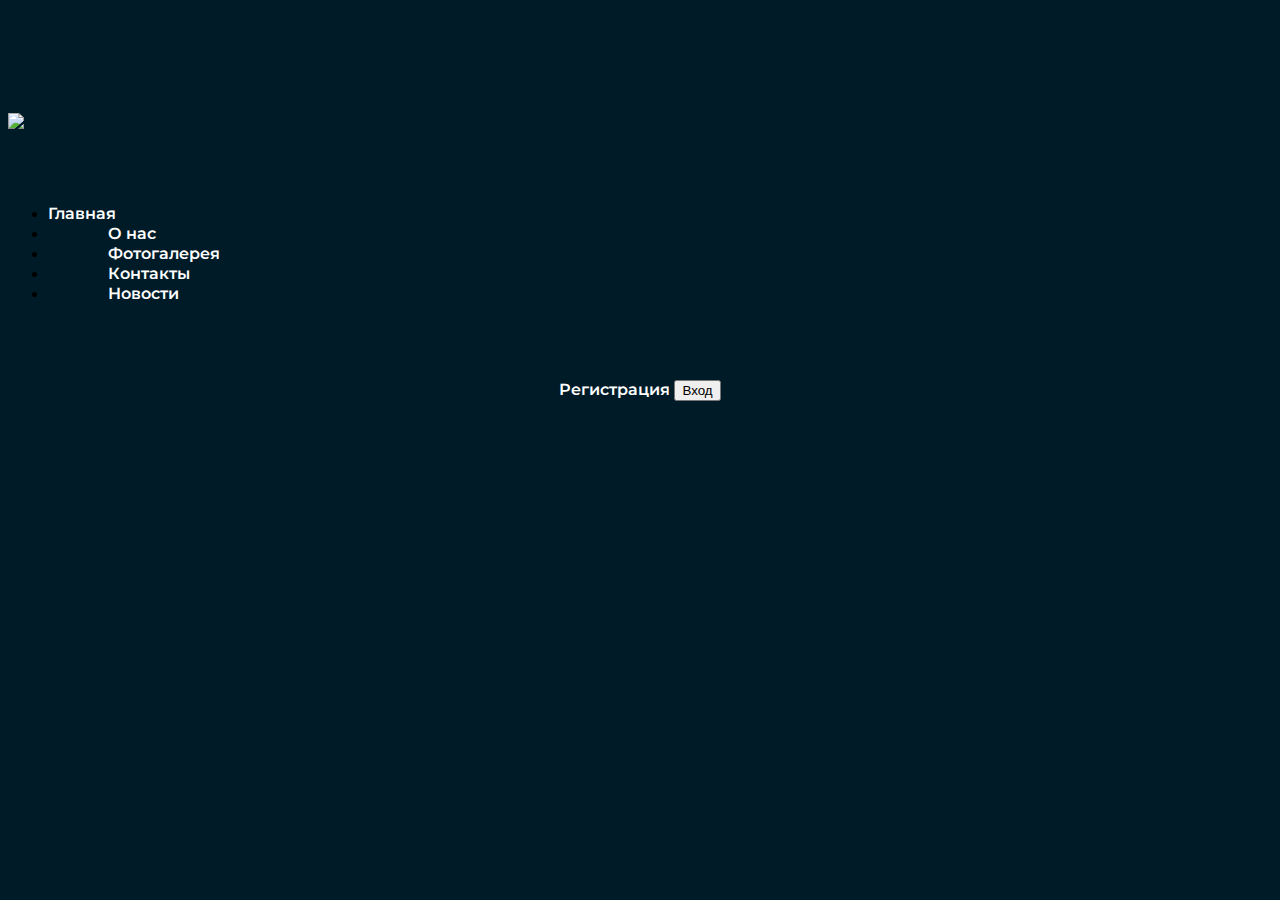
==== index.html @ afdd2cda "add files" ====
<!DOCTYPE html>
<html lang="ru">

<head>
    <meta charset="UTF-8">
    <meta http-equiv="X-UA-Compatible" content="IE=edge">
    <meta name="viewport" content="width=device-width, initial-scale=1.0">
    <title>Моринформсистема</title>
    <link rel="stylesheet" type="text/css" href="style.css">
</head>

<body>
    <header class="header desktop">
        <div class="container">
            <div class="header__logo">
                <img src="Rectangle1.svg">
            </div>
            <ul>
                <li class="header__item"> <a href="#">Главная</a></li>
                <li class="header__item"> <a href="#">О нас</a></li>
                <li class="header__item"> <a href="#">Фотогалерея</a></li>
                <li class="header__item"> <a href="#">Контакты</a></li>
                <li class="header__item"> <a href="#">Новости</a></li>
            </ul>
            <div class="header__aside">
                <a>Регистрация</a>
                <button>Вход</button>
            </div>
        </div>
    </header>

</body>

</html>
---- style.css ----
@import url('https://fonts.googleapis.com/css2?family=Montserrat&display=swap');
.header__nav-links{
    list-style-type: none;
    display: flex;
    flex-flow: nowrap;
    flex-direction: row;
    padding-left: 0%;
}
body{
    background-color: #001B28;
    
}
.aboutpage,.main{
    padding-left: 5%;
    padding-right: 5%;
}
.header__nav{
    position: fixed;
    z-index: 99;
    border-bottom: 1px solid #fff;
    display: flex;
    justify-content: space-between;
    flex-direction: row;
    padding-top: 13px;
    padding-bottom: 13px;
    width: 100%;
    height: 80px;
}
.header__item{
    padding-left: 60px;
    width: auto;
}
.linedword {
    padding: 0px;
    margin-left: 60px;
    padding-bottom: -65px;
    border-bottom: 2px solid #ff4927;
}
a{
    text-decoration:none;
    font-family: 'Montserrat', sans-serif;
font-style: normal;
font-weight: 600;
font-size: 16px;
line-height: 20px;
color: #FFFFFF;
}
.header__aside{
    text-align: center;
    display: block;
    margin-top: 5px;
}
.header__item:nth-child(1){
    padding-left: 0px;
}
.header__nav-logo{
    margin-top: 15px;
}
.header__aside-link{
    font-weight: 500;
font-size: 14px;
line-height: 17px;
}
.header__aside-enter{
    width: 120px;
height: 40px;
    font-family: 'Montserrat', sans-serif;
    color: #FFFFFF;
    font-weight: 500;
font-size: 14px;
line-height: 17px;
    background: #FF4927;
box-shadow: 0px 4px 20px 4px rgba(237, 51, 17, 0.4);
border-radius: 10px;
}
.header__aside-dash{
    color: #FFFFFF;
    font-weight: 500;
font-size: 14px;
line-height: 17px;
padding-left: 18px;
padding-right: 18px;
}
.aboutpage__gallery{
    grid-column-start: 2;
    grid-column-end: 4;
    grid-row-start: 1;
    grid-row-end: 2;
    max-width: 953px;
    max-height: 674px;
    display: grid;
  }
  .aboutpage__gallery-item:nth-child(1) {
    cursor: zoom-in;
    opacity: .6;
    max-width: 318px;
    transition: opacity .3s, transform .3s;
    grid-row: 1 / 2;
    grid-column: 1 / 2;
  }
  .aboutpage__gallery-item:nth-child(1):hover {
    z-index: 5;
    transform: scale(1.1);
    opacity: 1
}
  
  .aboutpage__gallery-item:nth-child(2)  {
    cursor: zoom-in;
    opacity: .6;
    max-width: 318px;
    transition: opacity .3s, transform .3s;
    grid-row: 2 / 3;
    grid-column: 1 / 2;
}
.aboutpage__gallery-item:nth-child(2):hover {
    z-index: 5;
    transform: scale(1.1);
    opacity: 1
}
  .aboutpage__gallery-item:nth-child(3) {
    cursor: zoom-in;
    opacity: .6;
    max-width: 318px;
    transition: opacity .3s, transform .3s;
    grid-row: 1 / 3;
    grid-column: 2 / 3;
  }
.aboutpage__gallery-item:nth-child(3):hover {
    z-index: 5;
    opacity: 1;
    transform: scale(1.1)
}
  .aboutpage__gallery-item:nth-child(4) {
    cursor: zoom-in;
    opacity: .6;
    max-width: 317px;
    box-shadow: 16px 16px 30px 4px rgba(0, 0, 0, .5);
    transition: opacity .3s, transform .3s;
    grid-row: 1 / 2;
    grid-column: 3 / 4;
}
.aboutpage__gallery-item:nth-child(4):hover {
    z-index: 5;
    opacity: 1;
    transform: scale(1.1) translate(5%, 5%)
}
  .aboutpage__gallery-item:nth-child(5) {
    cursor: zoom-in;
    opacity: .6;
    max-width: 317px;
    transition: opacity .3s, transform .3s;
    grid-column: 3 / 4;
  grid-row: 2 / 4;
}
.aboutpage__gallery-item:nth-child(5):hover {
    z-index: 5;
    opacity: 1;
    transform: scale(1.1) translate(4%, -5%)
}
.aboutpage__txt-title{
    font-family: 'Montserrat';
font-style: normal;
font-weight: 800;
font-size: 36px;
line-height: 44px;
color: #FFFFFF;
border-bottom: 1px solid #ff4927; 
max-width: 165px;
}

.aboutpage__txt-maintxt,.aboutpage__goals-maintxt,.aboutpage__workman{
    font-family: 'Montserrat';
font-style: normal;
font-weight: 400;
font-size: 16px;
line-height: 26px;
color: rgba(255, 255, 255, 0.8);
}
.aboutpage,.container{
    display: grid;
    gap: 55px;
    padding-top: 105px;
}
.aboutpage__txt{
    grid-column-start: 1;
    grid-column-end: 2;
    grid-row-start: 1;
    grid-row-end: 2;
    margin-top: 100px;
    max-width: 435px;
}
.aboutpage__imgbox{
    grid-column-start: 1;
    grid-column-end: 2;
    grid-row-start: 2;
    grid-row-end: 3;
}
.aboutpage__goals{
    grid-column-start: 2;
    grid-column-end: 4;
    grid-row-start: 2;
    grid-row-end: 3;  
}
.aboutpage__goals-title,.contact_title{
    font-family: 'Montserrat';
font-style: normal;
font-weight: 800;
font-size: 36px;
line-height: 26px;
color: #FFFFFF;
}
.aboutpage__workman{
    grid-column-start: 1;
    grid-column-end: 3;
    grid-row-start: 3;
    grid-row-end: 4;  
}
.aboutpage__workmanimg{
    grid-column-start: 3;
    grid-column-end: 4;
    grid-row-start: 3;
    grid-row-end: 4; 
    z-index: 2; 
}
footer{
    padding-left: 5%;
    padding-right: 5%;
}
.footercont{
    display: grid;
    gap: 100px;
    max-width: 1400px;
    max-height: 760px;
}
.contact{
    grid-column-start: 1;
    grid-column-end: 2;
    grid-row-start: 1;
    grid-row-end: 2;
    margin-top: 350px;
}
.map{
    grid-column-start: 2;
    grid-column-end: 5;
    grid-row-start: 1;
    grid-row-end: 2; 
 
}
.map img{
    max-width: 97%;
}
.footer_contact-info_text{
    font-family: 'Montserrat';
font-style: normal;
font-weight: 400;
font-size: 14px;
line-height: 17px;
color: #FFFFFF;
}
.copy{
    font-family: 'Montserrat';
font-style: normal;
font-weight: 400;
font-size: 14px;
line-height: 17px;
color: #FFFFFF;
text-align: center;
padding-top: 10%;
}
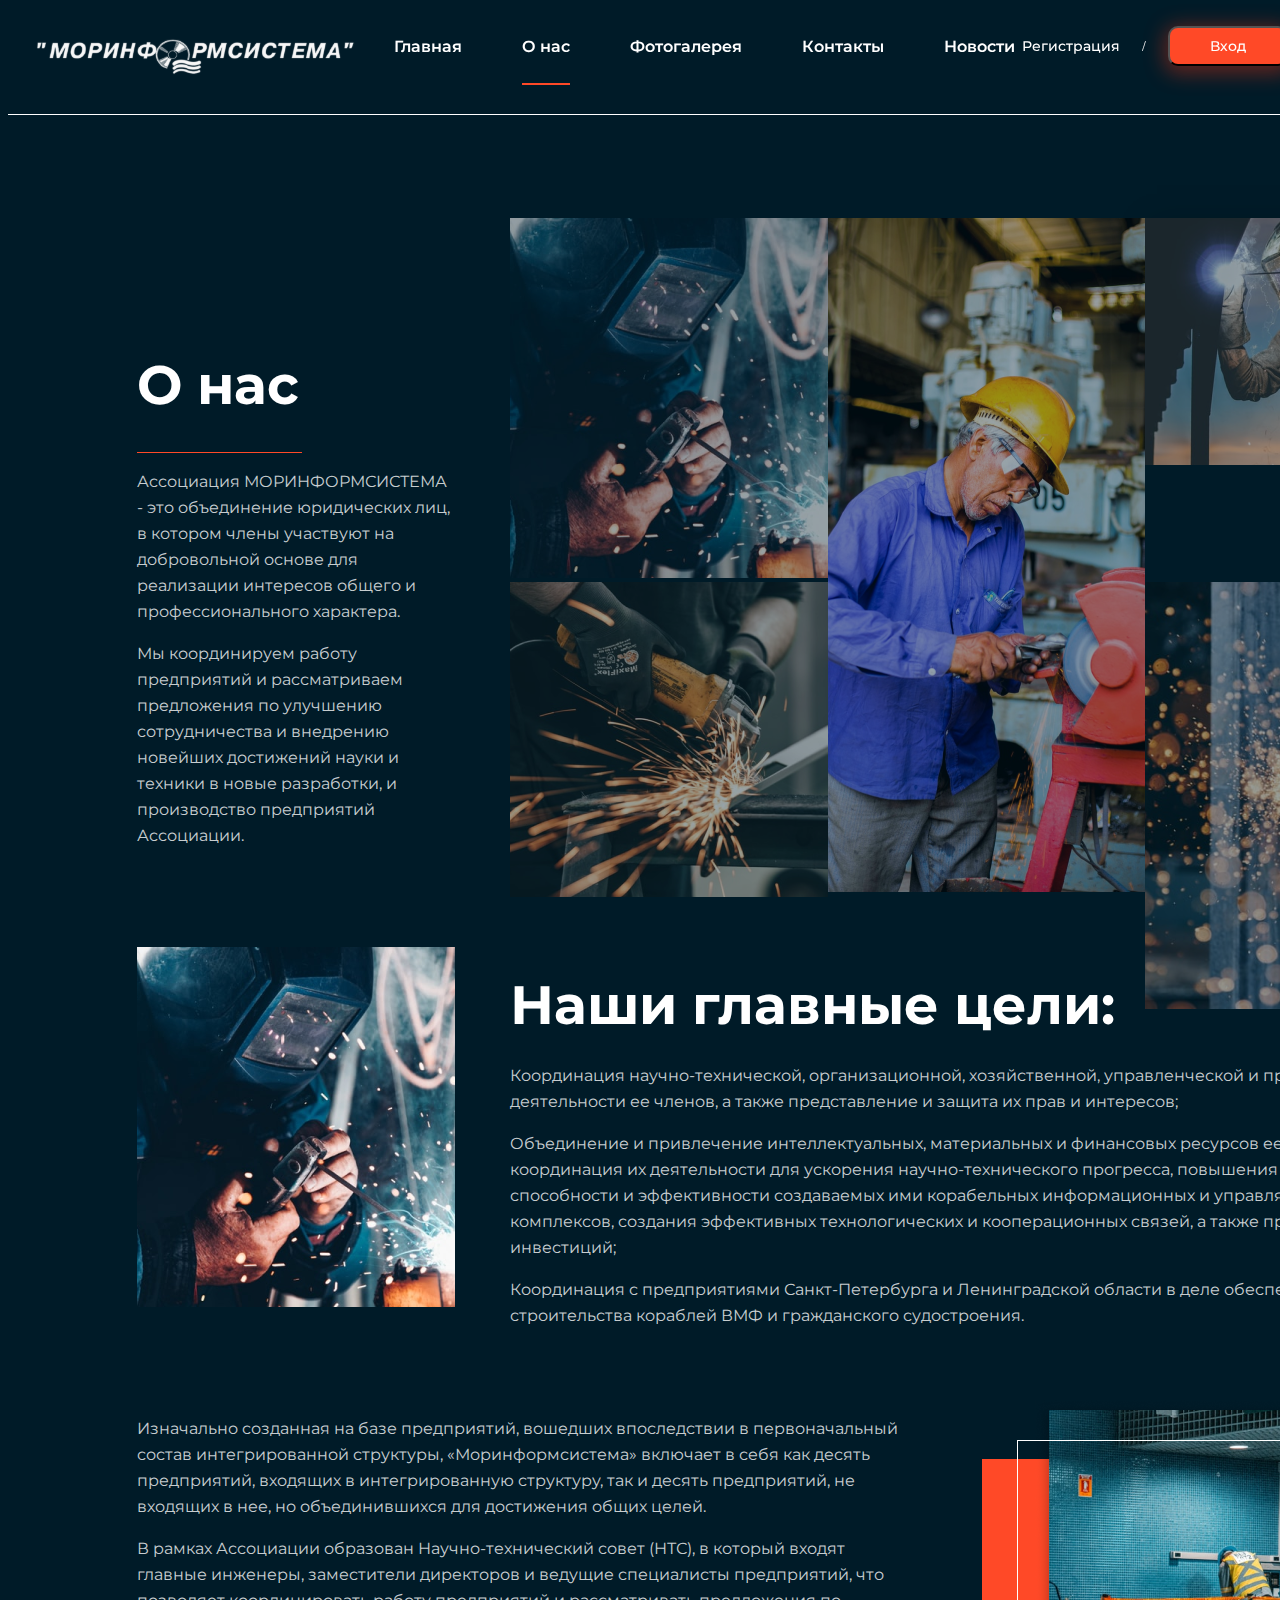
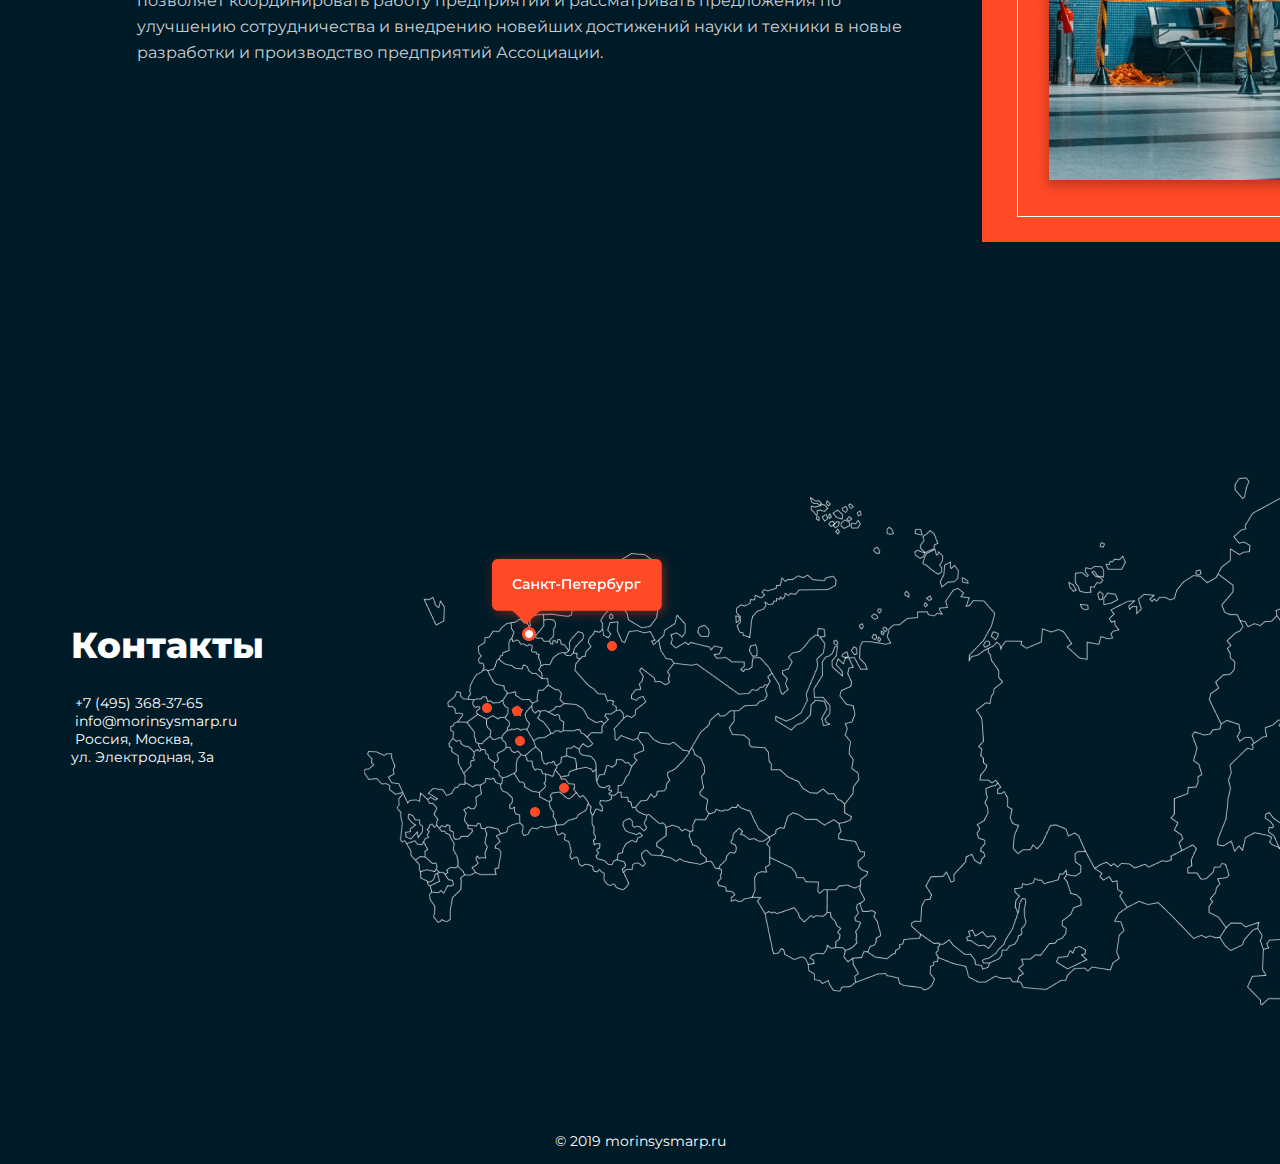
==== commit 423c49d7: "add about" ====
--- a/index.html
+++ b/index.html
@@ -5,30 +5,126 @@
     <meta charset="UTF-8">
     <meta http-equiv="X-UA-Compatible" content="IE=edge">
     <meta name="viewport" content="width=device-width, initial-scale=1.0">
+    <link rel="normalize" href="Normalize.css">
+    <link rel="stylesheet" href="aboutstyle.css">
     <title>Моринформсистема</title>
-    <link rel="stylesheet" type="text/css" href="style.css">
 </head>
 
 <body>
     <header class="header desktop">
-        <div class="container">
-            <div class="header__logo">
-                <img src="Rectangle1.svg">
+        <div class="header__nav">
+            <div class="header__nav-logo">
+                <img src="img/Rectangle1.svg">
             </div>
-            <ul>
+            <ul class="header__nav-links">
                 <li class="header__item"> <a href="#">Главная</a></li>
-                <li class="header__item"> <a href="#">О нас</a></li>
+                <li class="header__item linedword"> <a href="#">О нас</a></li>
                 <li class="header__item"> <a href="#">Фотогалерея</a></li>
                 <li class="header__item"> <a href="#">Контакты</a></li>
                 <li class="header__item"> <a href="#">Новости</a></li>
             </ul>
             <div class="header__aside">
-                <a>Регистрация</a>
-                <button>Вход</button>
+                <a class="header__aside-link">Регистрация</a>
+                <span class="header__aside-dash">/</span>
+                <button class="header__aside-enter">Вход</button>
             </div>
         </div>
     </header>
-
+    <main class="aboutpage main">
+        <div class="aboutpage container">
+            <div class="aboutpage__txt">
+                <div class="aboutpage__txt-title">
+                    <h2>О нас</h2>
+                </div>
+                <div class="aboutpage__txt-maintxt">
+                    <p>Ассоциация МОРИНФОРМСИСТЕМА - это объединение юридических лиц, в котором члены участвуют на
+                        добровольной основе для реализации интересов общего и профессионального характера.</p>
+                    <p>Мы координируем работу предприятий и рассматриваем предложения по улучшению сотрудничества и
+                        внедрению новейших достижений науки и техники в новые разработки, и производство предприятий
+                        Ассоциации.</p>
+                </div>
+            </div>
+            <div class="aboutpage__gallery">
+                <div class="aboutpage__gallery-item">
+                    <img src="img/Rectangle9.png">
+                </div>
+                <div class="aboutpage__gallery-item">
+                    <img src="img/Rectangle15.png">
+                </div>
+                <div class="aboutpage__gallery-item">
+                    <img src="img/Rectangle16.png">
+                </div>
+                <div class="aboutpage__gallery-item">
+                    <img src="img/Rectangle18.png">
+                </div>
+                <div class="aboutpage__gallery-item">
+                    <img src="img/Rectangle17.png">
+                </div>
+            </div>
+            <div class="aboutpage__imgbox">
+                <img src="img/Rectangle9.png">
+            </div>
+            <div class="aboutpage__goals">
+                <div class="aboutpage__goals-title">
+                    <h2>Наши главные цели:</h2>
+                </div>
+                <div class="aboutpage__goals-maintxt">
+                    <p>Координация научно-технической, организационной, хозяйственной, управленческой и предприни­
+                        мательской деятельности ее членов, а также представление и защита их прав и интересов;</p>
+                    <p>Объединение и привлечение интеллектуальных, материальных и финансовых ресурсов ее членов,
+                        координация их деятельности для ускорения научно-технического прогресса, повышения конкуренто­
+                        способности и эффективности создаваемых ими корабельных информационных и управляющих систем и
+                        комплексов, создания эффективных технологических и кооперационных связей, а также привлечение
+                        инвестиций;</p>
+                    <p>Координация с предприятиями Санкт-Петербурга и Ленинградской области в деле обеспечения
+                        строительства кораблей ВМФ и гражданского судостроения.</p>
+                </div>
+            </div>
+            <div class="aboutpage__workman">
+                <p>Изначально созданная на базе предприятий, вошедших впоследствии в первоначальный состав
+                    интегрированной структуры, «Моринформсистема» включает в себя как десять предприятий, входящих в
+                    интегрированную структуру, так и десять предприятий, не входящих в нее, но объединившихся для
+                    достижения общих целей.</p>
+                <p>В рамках Ассоциации образован Научно-технический совет (НТС), в который входят главные инженеры,
+                    заместители директоров и ведущие специалисты предприятий, что позволяет координировать работу
+                    предприятий и рассматривать предложения по улучшению сотрудничества и внедрению новей­ших достижений
+                    науки и техники в новые разработки и производство предприятий Ассоциации.</p>
+            </div>
+            <div class="aboutpage__workmanimg">
+                <div class="card__thumb">
+                    <img src="img/Group 4.png">
+                </div>
+            </div>
+        </div>
+    </main>
+    <footer>
+        <div class="footercont">
+            <div class="footercont__contact">
+                <h3 class="contact_title">Контакты</h3>
+                <div class="footercont__contact-info">
+                    <img src="https://morinsysmarp.ru/wp-content/themes/sea-inform-system/img/footer_icon/phone.svg"
+                        alt="" class="footer_contact-info_icon">
+                    <a href="tel:+74953683765" class="footer_contact-info_text">+7 (495) 368-37-65</a>
+                </div>
+                <div class="footercont__contact-info">
+                    <img src="https://morinsysmarp.ru/wp-content/themes/sea-inform-system/img/footer_icon/mail.svg"
+                        alt="" class="footer_contact-info_icon">
+                    <a href="email:info@morinsysmarp.ru" class="footer_contact-info_text">info@morinsysmarp.ru</a>
+                </div>
+                <div class="footercont__contact-info">
+                    <img id="homeicon"
+                        src="https://morinsysmarp.ru/wp-content/themes/sea-inform-system/img/footer_icon/home.svg"
+                        alt="" class="footer_contact-info_icon">
+                    <label class="footer_contact-info_text" for="homeicon">Россия, Москва,
+                        ул.&nbsp;Электродная,&nbsp;3а</label>
+                </div>
+            </div>
+            <div class="footercont__contact-map">
+                <img src="img/Group 66.png">
+            </div>
+        </div>
+        <p class="copy">© 2019 morinsysmarp.ru</p>
+    </footer>
 </body>
 
 </html>--- a/aboutstyle.css
+++ b/aboutstyle.css
@@ -0,0 +1,270 @@
+@import url('https://fonts.googleapis.com/css2?family=Montserrat&display=swap');
+.header__nav-links{
+    list-style-type: none;
+    display: flex;
+    flex-flow: nowrap;
+    flex-direction: row;
+    padding-left: 0%;
+}
+body{
+    background-color: #001B28;
+    
+}
+.aboutpage,.main{
+    padding-left: 5%;
+    padding-right: 5%;
+}
+.header__nav{
+    position: fixed;
+    z-index: 99;
+    border-bottom: 1px solid #fff;
+    display: flex;
+    justify-content: space-between;
+    flex-direction: row;
+    padding-top: 13px;
+    padding-bottom: 13px;
+    width: 100%;
+    height: 80px;
+}
+.header__item{
+    padding-left: 60px;
+    width: auto;
+}
+.linedword {
+    padding: 0px;
+    margin-left: 60px;
+    padding-bottom: -65px;
+    border-bottom: 2px solid #ff4927;
+}
+a{
+    text-decoration:none;
+    font-family: 'Montserrat', sans-serif;
+font-style: normal;
+font-weight: 600;
+font-size: 16px;
+line-height: 20px;
+color: #FFFFFF;
+}
+.header__aside{
+    text-align: center;
+    display: block;
+    margin-top: 5px;
+}
+.header__item:nth-child(1){
+    padding-left: 0px;
+}
+.header__nav-logo{
+    margin-top: 15px;
+}
+.header__aside-link{
+    font-weight: 500;
+font-size: 14px;
+line-height: 17px;
+}
+.header__aside-enter{
+    width: 120px;
+height: 40px;
+    font-family: 'Montserrat', sans-serif;
+    color: #FFFFFF;
+    font-weight: 500;
+font-size: 14px;
+line-height: 17px;
+    background: #FF4927;
+box-shadow: 0px 4px 20px 4px rgba(237, 51, 17, 0.4);
+border-radius: 10px;
+}
+.header__aside-dash{
+    color: #FFFFFF;
+    font-weight: 500;
+font-size: 14px;
+line-height: 17px;
+padding-left: 18px;
+padding-right: 18px;
+}
+.aboutpage__gallery{
+    grid-column-start: 2;
+    grid-column-end: 4;
+    grid-row-start: 1;
+    grid-row-end: 2;
+    max-width: 953px;
+    max-height: 674px;
+    display: grid;
+  }
+  .aboutpage__gallery-item:nth-child(1) {
+    cursor: zoom-in;
+    opacity: .6;
+    max-width: 318px;
+    transition: opacity .3s, transform .3s;
+    grid-row: 1 / 2;
+    grid-column: 1 / 2;
+  }
+  .aboutpage__gallery-item:nth-child(1):hover {
+    z-index: 5;
+    transform: scale(1.1);
+    opacity: 1
+}
+  
+  .aboutpage__gallery-item:nth-child(2)  {
+    cursor: zoom-in;
+    opacity: .6;
+    max-width: 318px;
+    transition: opacity .3s, transform .3s;
+    grid-row: 2 / 3;
+    grid-column: 1 / 2;
+}
+.aboutpage__gallery-item:nth-child(2):hover {
+    z-index: 5;
+    transform: scale(1.1);
+    opacity: 1
+}
+  .aboutpage__gallery-item:nth-child(3) {
+    cursor: zoom-in;
+    opacity: .6;
+    max-width: 318px;
+    transition: opacity .3s, transform .3s;
+    grid-row: 1 / 3;
+    grid-column: 2 / 3;
+  }
+.aboutpage__gallery-item:nth-child(3):hover {
+    z-index: 5;
+    opacity: 1;
+    transform: scale(1.1)
+}
+  .aboutpage__gallery-item:nth-child(4) {
+    cursor: zoom-in;
+    opacity: .6;
+    max-width: 317px;
+    box-shadow: 16px 16px 30px 4px rgba(0, 0, 0, .5);
+    transition: opacity .3s, transform .3s;
+    grid-row: 1 / 2;
+    grid-column: 3 / 4;
+}
+.aboutpage__gallery-item:nth-child(4):hover {
+    z-index: 5;
+    opacity: 1;
+    transform: scale(1.1) translate(5%, 5%)
+}
+  .aboutpage__gallery-item:nth-child(5) {
+    cursor: zoom-in;
+    opacity: .6;
+    max-width: 317px;
+    transition: opacity .3s, transform .3s;
+    grid-column: 3 / 4;
+  grid-row: 2 / 4;
+}
+.aboutpage__gallery-item:nth-child(5):hover {
+    z-index: 5;
+    opacity: 1;
+    transform: scale(1.1) translate(4%, -5%)
+}
+.aboutpage__txt-title{
+    font-family: 'Montserrat';
+font-style: normal;
+font-weight: 800;
+font-size: 36px;
+line-height: 44px;
+color: #FFFFFF;
+border-bottom: 1px solid #ff4927; 
+max-width: 165px;
+}
+
+.aboutpage__txt-maintxt,.aboutpage__goals-maintxt,.aboutpage__workman{
+    font-family: 'Montserrat';
+font-style: normal;
+font-weight: 400;
+font-size: 16px;
+line-height: 26px;
+color: rgba(255, 255, 255, 0.8);
+}
+.aboutpage,.container{
+    display: grid;
+    gap: 55px;
+    padding-top: 105px;
+}
+.aboutpage__txt{
+    grid-column-start: 1;
+    grid-column-end: 2;
+    grid-row-start: 1;
+    grid-row-end: 2;
+    margin-top: 100px;
+    max-width: 435px;
+}
+.aboutpage__imgbox{
+    grid-column-start: 1;
+    grid-column-end: 2;
+    grid-row-start: 2;
+    grid-row-end: 3;
+}
+.aboutpage__goals{
+    grid-column-start: 2;
+    grid-column-end: 4;
+    grid-row-start: 2;
+    grid-row-end: 3;  
+}
+.aboutpage__goals-title,.contact_title{
+    font-family: 'Montserrat';
+font-style: normal;
+font-weight: 800;
+font-size: 36px;
+line-height: 26px;
+color: #FFFFFF;
+}
+.aboutpage__workman{
+    grid-column-start: 1;
+    grid-column-end: 3;
+    grid-row-start: 3;
+    grid-row-end: 4;  
+}
+.aboutpage__workmanimg{
+    grid-column-start: 3;
+    grid-column-end: 4;
+    grid-row-start: 3;
+    grid-row-end: 4; 
+    z-index: 2; 
+}
+footer{
+    padding-left: 5%;
+    padding-right: 5%;
+}
+.footercont{
+    display: grid;
+    gap: 100px;
+    max-width: 1400px;
+    max-height: 760px;
+}
+.footercont__contact{
+    grid-column-start: 1;
+    grid-column-end: 2;
+    grid-row-start: 1;
+    grid-row-end: 2;
+    margin-top: 350px;
+}
+.footercont__contact-map{
+    grid-column-start: 2;
+    grid-column-end: 5;
+    grid-row-start: 1;
+    grid-row-end: 2; 
+ 
+}
+.map img{
+    max-width: 97%;
+}
+.footer_contact-info_text{
+    font-family: 'Montserrat';
+font-style: normal;
+font-weight: 400;
+font-size: 14px;
+line-height: 17px;
+color: #FFFFFF;
+}
+.copy{
+    font-family: 'Montserrat';
+font-style: normal;
+font-weight: 400;
+font-size: 14px;
+line-height: 17px;
+color: #FFFFFF;
+text-align: center;
+padding-top: 10%;
+}
+
